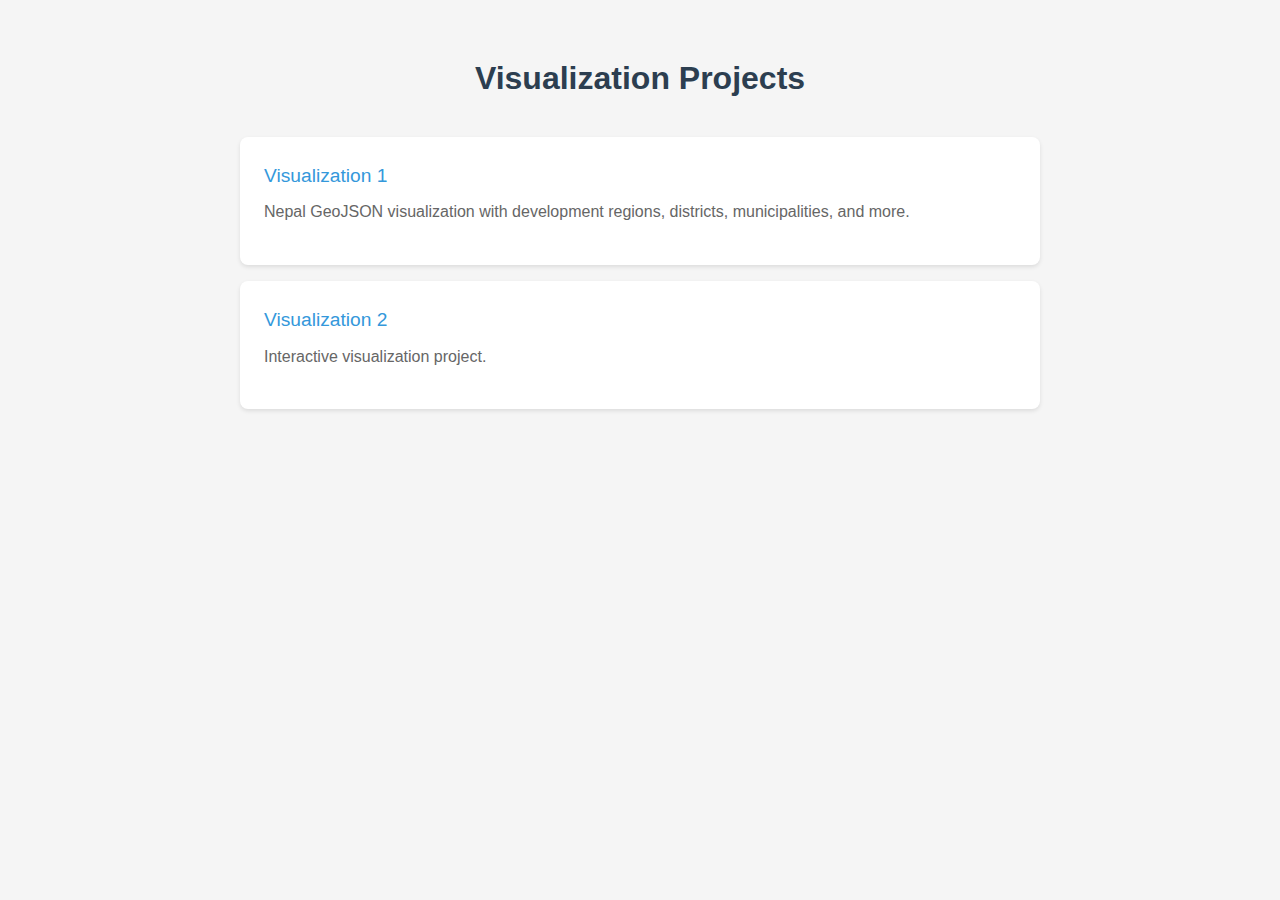
==== index.html @ 9ac5af0b "give a homepage" ====
<!DOCTYPE html>
<html lang="en">
<head>
    <meta charset="UTF-8">
    <meta name="viewport" content="width=device-width, initial-scale=1.0">
    <title>Visualization Projects</title>
    <style>
        body {
            font-family: -apple-system, BlinkMacSystemFont, 'Segoe UI', Roboto, Oxygen, Ubuntu, Cantarell, sans-serif;
            line-height: 1.6;
            max-width: 800px;
            margin: 0 auto;
            padding: 2rem;
            background-color: #f5f5f5;
        }
        h1 {
            color: #2c3e50;
            text-align: center;
            margin-bottom: 2rem;
        }
        .project-list {
            list-style: none;
            padding: 0;
        }
        .project-card {
            background: white;
            border-radius: 8px;
            padding: 1.5rem;
            margin-bottom: 1rem;
            box-shadow: 0 2px 4px rgba(0,0,0,0.1);
            transition: transform 0.2s ease-in-out;
        }
        .project-card:hover {
            transform: translateY(-2px);
            box-shadow: 0 4px 8px rgba(0,0,0,0.1);
        }
        .project-card a {
            color: #3498db;
            text-decoration: none;
            font-size: 1.2rem;
            font-weight: 500;
        }
        .project-card a:hover {
            color: #2980b9;
        }
        .project-description {
            color: #666;
            margin-top: 0.5rem;
        }
    </style>
</head>
<body>
    <h1>Visualization Projects</h1>
    <ul class="project-list">
        <li class="project-card">
            <a href="./viz1/">Visualization 1</a>
            <p class="project-description">Nepal GeoJSON visualization with development regions, districts, municipalities, and more.</p>
        </li>
        <li class="project-card">
            <a href="./viz2/">Visualization 2</a>
            <p class="project-description">Interactive visualization project.</p>
        </li>
    </ul>
</body>
</html>
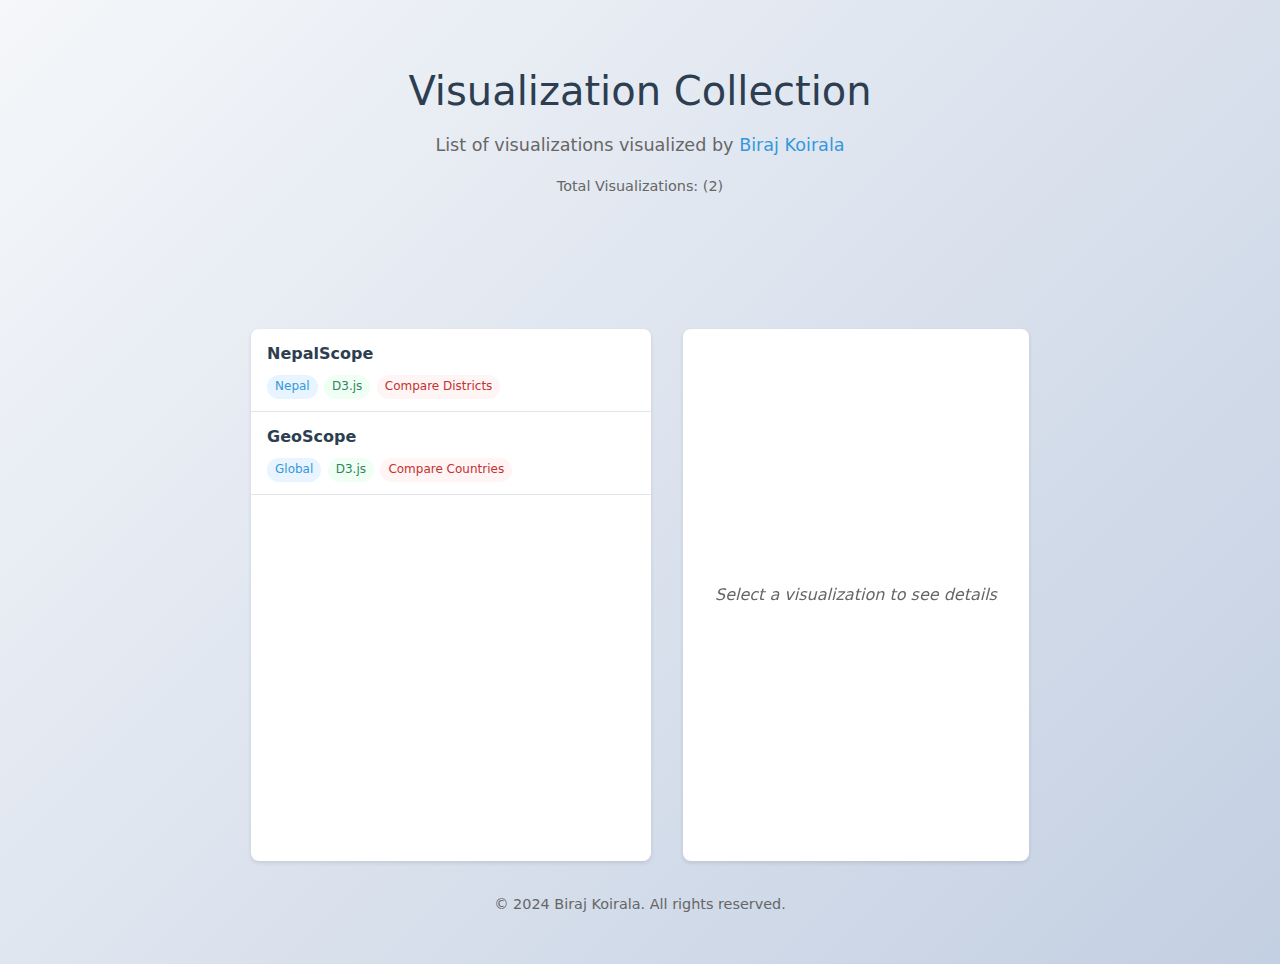
==== commit c7717866: "Add index" ====
--- a/index.html
+++ b/index.html
@@ -3,63 +3,306 @@
 <head>
     <meta charset="UTF-8">
     <meta name="viewport" content="width=device-width, initial-scale=1.0">
-    <title>Visualization Projects</title>
+    <title>Visualization Collection</title>
     <style>
+        :root {
+            --primary-color: #2c3e50;
+            --secondary-color: #3498db;
+            --background-gradient: linear-gradient(135deg, #f5f7fa 0%, #c3cfe2 100%);
+            --border-color: #e1e4e8;
+        }
+
         body {
-            font-family: -apple-system, BlinkMacSystemFont, 'Segoe UI', Roboto, Oxygen, Ubuntu, Cantarell, sans-serif;
+            font-family: 'Segoe UI', system-ui, -apple-system, sans-serif;
             line-height: 1.6;
-            max-width: 800px;
+            margin: 0;
+            padding: 2rem;
+            min-height: 100vh;
+            background: var(--background-gradient);
+            color: var(--primary-color);
+            display: flex;
+            flex-direction: column;
+        }
+
+        .container {
+            max-width: 1200px;
             margin: 0 auto;
-            padding: 2rem;
-            background-color: #f5f5f5;
-        }
-        h1 {
-            color: #2c3e50;
+            display: grid;
+            grid-template-columns: 400px 1fr;
+            gap: 2rem;
+            flex: 1;
+        }
+
+        .header {
+            grid-column: 1 / -1;
             text-align: center;
             margin-bottom: 2rem;
         }
-        .project-list {
+
+        h1 {
+            margin-bottom: 0.5rem;
+            font-weight: 300;
+            font-size: 2.5rem;
+            color: var(--primary-color);
+        }
+
+        .subtitle {
+            color: #666;
+            font-size: 1.1rem;
+            margin-bottom: 1rem;
+        }
+
+        .subtitle a {
+            color: var(--secondary-color);
+            text-decoration: none;
+        }
+
+        .subtitle a:hover {
+            text-decoration: underline;
+        }
+
+        .viz-count {
+            color: #666;
+            font-size: 0.9rem;
+        }
+
+        .viz-list {
             list-style: none;
             padding: 0;
-        }
-        .project-card {
+            margin: 0;
             background: white;
             border-radius: 8px;
-            padding: 1.5rem;
-            margin-bottom: 1rem;
-            box-shadow: 0 2px 4px rgba(0,0,0,0.1);
-            transition: transform 0.2s ease-in-out;
-        }
-        .project-card:hover {
-            transform: translateY(-2px);
-            box-shadow: 0 4px 8px rgba(0,0,0,0.1);
-        }
-        .project-card a {
-            color: #3498db;
+            box-shadow: 0 2px 4px rgba(0, 0, 0, 0.1);
+            max-height: calc(100vh - 150px);
+            overflow-y: auto;
+        }
+
+        .viz-item {
+            padding: 0.75rem 1rem;
+            border-bottom: 1px solid var(--border-color);
+            cursor: pointer;
+            transition: background-color 0.2s ease;
+        }
+
+        .viz-item:hover {
+            background-color: #f8f9fa;
+        }
+
+        .viz-item.active {
+            background-color: #e8f4ff;
+            border-left: 4px solid var(--secondary-color);
+        }
+
+        .viz-item-title {
+            font-size: 1rem;
+            margin: 0 0 0.5rem;
+            color: var(--primary-color);
+        }
+
+        .tags-container {
+            display: flex;
+            flex-wrap: wrap;
+            gap: 0.4rem;
+        }
+
+        .viz-badge {
+            display: inline-block;
+            padding: 0.15rem 0.5rem;
+            border-radius: 12px;
+            font-size: 0.75rem;
+            font-weight: 500;
+        }
+
+        .viz-badge.location {
+            background: #e8f4ff;
+            color: var(--secondary-color);
+        }
+
+        .viz-badge.tech {
+            background: #f0fff4;
+            color: #2f855a;
+        }
+
+        .viz-badge.feature {
+            background: #fff5f5;
+            color: #c53030;
+        }
+
+        .viz-details {
+            background: white;
+            border-radius: 8px;
+            box-shadow: 0 2px 4px rgba(0, 0, 0, 0.1);
+            padding: 2rem;
+            position: sticky;
+            top: 2rem;
+        }
+
+        .viz-details.empty {
+            display: flex;
+            align-items: center;
+            justify-content: center;
+            min-height: 400px;
+            color: #666;
+            font-style: italic;
+        }
+
+        .viz-preview {
+            margin-bottom: 1.5rem;
+            border-radius: 8px;
+            overflow: hidden;
+            box-shadow: 0 2px 4px rgba(0, 0, 0, 0.1);
+        }
+
+        .viz-preview img {
+            width: 100%;
+            height: auto;
+            display: block;
+        }
+
+        .viz-content h2 {
+            margin: 0 0 1rem;
+            color: var(--primary-color);
+            display: flex;
+            justify-content: space-between;
+            align-items: center;
+        }
+
+        .viz-content p {
+            color: #555;
+            margin-bottom: 1.5rem;
+            line-height: 1.6;
+        }
+
+        .viz-link {
+            display: inline-block;
+            background: var(--secondary-color);
+            color: white;
             text-decoration: none;
-            font-size: 1.2rem;
-            font-weight: 500;
-        }
-        .project-card a:hover {
-            color: #2980b9;
-        }
-        .project-description {
+            padding: 0.8rem 1.5rem;
+            border-radius: 6px;
+            transition: background-color 0.2s ease;
+        }
+
+        .viz-link:hover {
+            background-color: #2980b9;
+        }
+
+        .footer {
+            text-align: center;
+            padding: 2rem 0 1rem;
             color: #666;
-            margin-top: 0.5rem;
+            font-size: 0.9rem;
+        }
+
+        @media (max-width: 768px) {
+            .container {
+                grid-template-columns: 1fr;
+                padding: 1rem;
+            }
+
+            .viz-details {
+                margin-top: 2rem;
+                position: static;
+            }
         }
     </style>
 </head>
 <body>
-    <h1>Visualization Projects</h1>
-    <ul class="project-list">
-        <li class="project-card">
-            <a href="./viz1/">Visualization 1</a>
-            <p class="project-description">Nepal GeoJSON visualization with development regions, districts, municipalities, and more.</p>
-        </li>
-        <li class="project-card">
-            <a href="./viz2/">Visualization 2</a>
-            <p class="project-description">Interactive visualization project.</p>
-        </li>
-    </ul>
+    <div class="container">
+        <div class="header">
+            <h1>Visualization Collection</h1>
+            <div class="subtitle">List of visualizations visualized by <a href="https://birajkoirala.com.np" target="_blank">Biraj Koirala</a></div>
+            <div class="viz-count">Total Visualizations: (2)</div>
+        </div>
+        
+        <ul class="viz-list">
+            <li class="viz-item" onclick="showVizDetails('viz1')">
+                <h3 class="viz-item-title">NepalScope</h3>
+                <div class="tags-container">
+                    <span class="viz-badge location">Nepal</span>
+                    <span class="viz-badge tech">D3.js</span>
+                    <span class="viz-badge feature">Compare Districts</span>
+                </div>
+            </li>
+            <li class="viz-item" onclick="showVizDetails('viz2')">
+                <h3 class="viz-item-title">GeoScope</h3>
+                <div class="tags-container">
+                    <span class="viz-badge location">Global</span>
+                    <span class="viz-badge tech">D3.js</span>
+                    <span class="viz-badge feature">Compare Countries</span>
+                </div>
+            </li>
+        </ul>
+
+        <div id="viz-details" class="viz-details empty">
+            Select a visualization to see details
+        </div>
+    </div>
+
+    <footer class="footer">
+        © 2024 Biraj Koirala. All rights reserved.
+    </footer>
+
+    <script>
+        const vizData = {
+            viz1: {
+                title: "NepalScope",
+                tags: {
+                    location: "Nepal",
+                    tech: "D3.js",
+                    feature: "Compare Districts"
+                },
+                image: "./viz1/preview.png",
+                summary: "NepalScope is a comprehensive visualization tool for exploring Nepal's administrative divisions. It provides an intuitive interface for comparing different administrative levels, from development regions down to individual wards. Essential for researchers, policy makers, and anyone interested in Nepal's administrative geography.",
+                link: "./viz1/index.html"
+            },
+            viz2: {
+                title: "GeoScope",
+                tags: {
+                    location: "Global",
+                    tech: "D3.js",
+                    feature: "Compare Countries"
+                },
+                image: "./viz2/preview.png",
+                summary: "GeoScope is an interactive geographical visualization tool that brings country size comparisons to life. It allows users to select any country and instantly see how it measures up against others, making abstract area measurements tangible through direct visual comparisons. Perfect for educators, students, or anyone curious about global geography.",
+                link: "./viz2/index.html"
+            }
+        };
+
+        function showVizDetails(vizId) {
+            // Update active state in list
+            document.querySelectorAll('.viz-item').forEach(item => {
+                item.classList.remove('active');
+            });
+            event.currentTarget.classList.add('active');
+
+            // Get viz data
+            const viz = vizData[vizId];
+            
+            // Generate details HTML
+            const detailsHtml = `
+                <div class="viz-preview">
+                    <img src="${viz.image}" alt="${viz.title} preview" onerror="this.src='https://via.placeholder.com/800x400?text=Preview+Coming+Soon'">
+                </div>
+                <div class="viz-content">
+                    <h2>
+                        ${viz.title}
+                        <div class="tags-container">
+                            <span class="viz-badge location">${viz.tags.location}</span>
+                            <span class="viz-badge tech">${viz.tags.tech}</span>
+                            <span class="viz-badge feature">${viz.tags.feature}</span>
+                        </div>
+                    </h2>
+                    <p>${viz.summary}</p>
+                    <a href="${viz.link}" class="viz-link">Open Visualization</a>
+                </div>
+            `;
+
+            // Update details container
+            const detailsContainer = document.getElementById('viz-details');
+            detailsContainer.classList.remove('empty');
+            detailsContainer.innerHTML = detailsHtml;
+        }
+    </script>
 </body>
-</html>
+</html>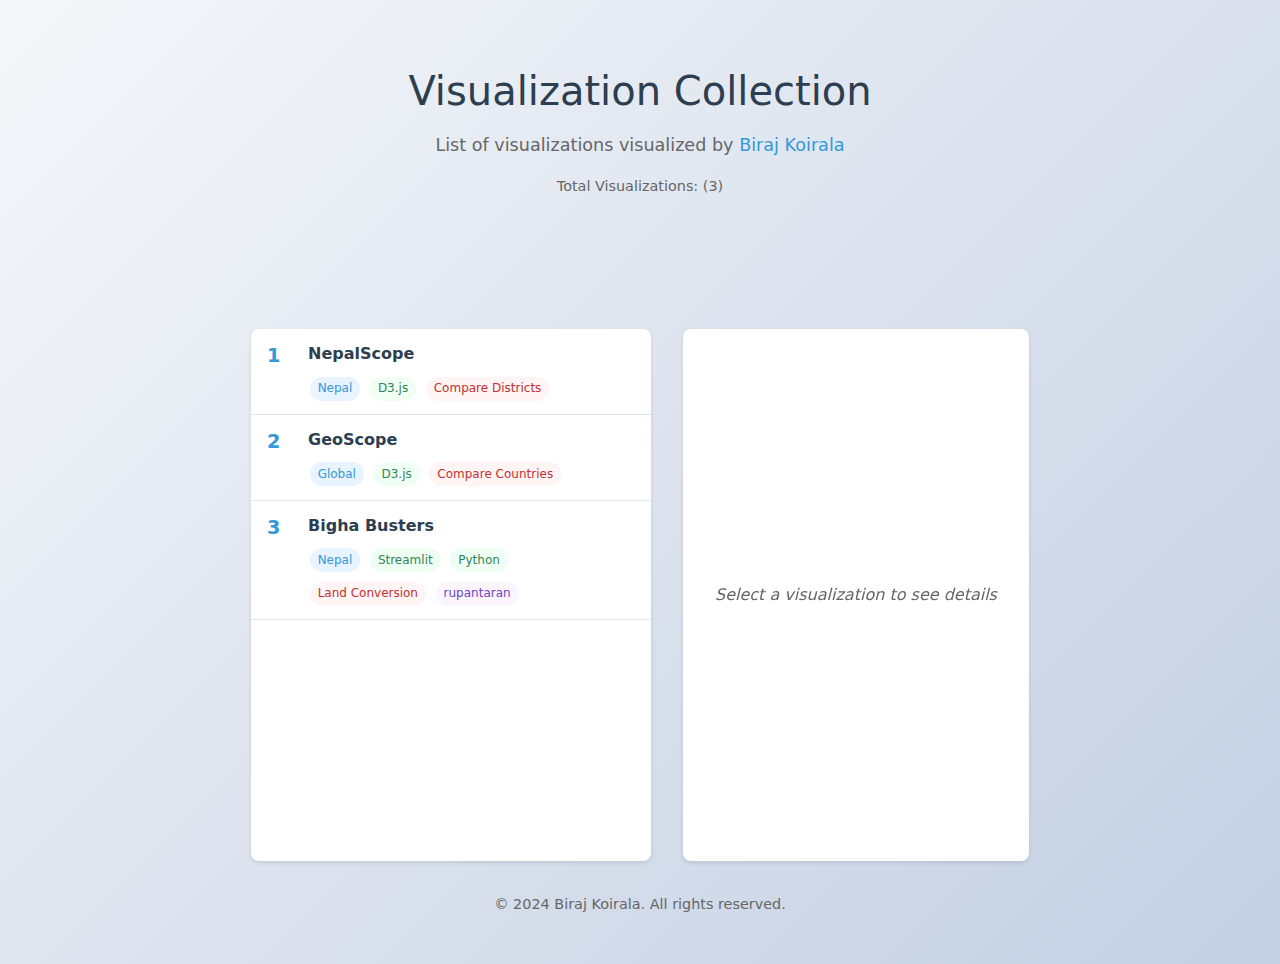
==== commit 9bce151d: "Fix: Add screenshots, missing elements, responsiveness" ====
--- a/index.html
+++ b/index.html
@@ -4,6 +4,7 @@
     <meta charset="UTF-8">
     <meta name="viewport" content="width=device-width, initial-scale=1.0">
     <title>Visualization Collection</title>
+    <link rel="icon" type="image/png" href="favico.png">
     <style>
         :root {
             --primary-color: #2c3e50;
@@ -82,6 +83,8 @@
             border-bottom: 1px solid var(--border-color);
             cursor: pointer;
             transition: background-color 0.2s ease;
+            display: flex;
+            align-items: flex-start;
         }
 
         .viz-item:hover {
@@ -91,6 +94,18 @@
         .viz-item.active {
             background-color: #e8f4ff;
             border-left: 4px solid var(--secondary-color);
+        }
+
+        .viz-number {
+            font-size: 1.2rem;
+            font-weight: bold;
+            color: var(--secondary-color);
+            margin-right: 1rem;
+            min-width: 25px;
+        }
+
+        .viz-item-content {
+            flex: 1;
         }
 
         .viz-item-title {
@@ -111,6 +126,7 @@
             border-radius: 12px;
             font-size: 0.75rem;
             font-weight: 500;
+            margin: 0.1rem;
         }
 
         .viz-badge.location {
@@ -126,6 +142,16 @@
         .viz-badge.feature {
             background: #fff5f5;
             color: #c53030;
+        }
+
+        .viz-badge.package {
+            background: #faf5ff;
+            color: #6b46c1;
+        }
+
+        .viz-badge.docs {
+            background: #fffaf0;
+            color: #dd6b20;
         }
 
         .viz-details {
@@ -198,11 +224,97 @@
             .container {
                 grid-template-columns: 1fr;
                 padding: 1rem;
+                gap: 1rem;
             }
 
             .viz-details {
-                margin-top: 2rem;
+                margin-top: 1rem;
                 position: static;
+                padding: 1.5rem;
+            }
+
+            body {
+                padding: 1rem;
+            }
+
+            h1 {
+                font-size: 2rem;
+            }
+
+            .viz-list {
+                max-height: none;
+                margin-bottom: 1rem;
+            }
+        }
+
+        @media (max-width: 480px) {
+            body {
+                padding: 0.5rem;
+            }
+
+            .container {
+                padding: 0.5rem;
+                gap: 0.75rem;
+            }
+
+            h1 {
+                font-size: 1.75rem;
+            }
+
+            .subtitle {
+                font-size: 1rem;
+            }
+
+            .viz-item {
+                padding: 0.5rem;
+            }
+
+            .viz-details {
+                padding: 1rem;
+            }
+
+            .viz-content h2 {
+                flex-direction: column;
+                align-items: flex-start;
+                gap: 0.5rem;
+            }
+
+            .tags-container {
+                gap: 0.25rem;
+            }
+
+            .viz-badge {
+                font-size: 0.7rem;
+                padding: 0.1rem 0.4rem;
+            }
+
+            .viz-link {
+                width: 100%;
+                text-align: center;
+                padding: 0.6rem 1rem;
+            }
+        }
+
+        @media (min-width: 769px) and (max-width: 1024px) {
+            .container {
+                grid-template-columns: 300px 1fr;
+                gap: 1.5rem;
+            }
+
+            .viz-details {
+                padding: 1.5rem;
+            }
+        }
+
+        @media (min-width: 1025px) {
+            .container {
+                max-width: 1400px;
+            }
+        }
+
+        @media (hover: none) {
+            .viz-item:hover {
+                background-color: inherit;
             }
         }
     </style>
@@ -212,24 +324,43 @@
         <div class="header">
             <h1>Visualization Collection</h1>
             <div class="subtitle">List of visualizations visualized by <a href="https://birajkoirala.com.np" target="_blank">Biraj Koirala</a></div>
-            <div class="viz-count">Total Visualizations: (2)</div>
+            <div class="viz-count">Total Visualizations: (3)</div>
         </div>
         
         <ul class="viz-list">
             <li class="viz-item" onclick="showVizDetails('viz1')">
-                <h3 class="viz-item-title">NepalScope</h3>
-                <div class="tags-container">
-                    <span class="viz-badge location">Nepal</span>
-                    <span class="viz-badge tech">D3.js</span>
-                    <span class="viz-badge feature">Compare Districts</span>
+                <div class="viz-number">1</div>
+                <div class="viz-item-content">
+                    <h3 class="viz-item-title">NepalScope</h3>
+                    <div class="tags-container">
+                        <span class="viz-badge location">Nepal</span>
+                        <span class="viz-badge tech">D3.js</span>
+                        <span class="viz-badge feature">Compare Districts</span>
+                    </div>
                 </div>
             </li>
             <li class="viz-item" onclick="showVizDetails('viz2')">
-                <h3 class="viz-item-title">GeoScope</h3>
-                <div class="tags-container">
-                    <span class="viz-badge location">Global</span>
-                    <span class="viz-badge tech">D3.js</span>
-                    <span class="viz-badge feature">Compare Countries</span>
+                <div class="viz-number">2</div>
+                <div class="viz-item-content">
+                    <h3 class="viz-item-title">GeoScope</h3>
+                    <div class="tags-container">
+                        <span class="viz-badge location">Global</span>
+                        <span class="viz-badge tech">D3.js</span>
+                        <span class="viz-badge feature">Compare Countries</span>
+                    </div>
+                </div>
+            </li>
+            <li class="viz-item" onclick="showVizDetails('viz3')">
+                <div class="viz-number">3</div>
+                <div class="viz-item-content">
+                    <h3 class="viz-item-title">Bigha Busters</h3>
+                    <div class="tags-container">
+                        <span class="viz-badge location">Nepal</span>
+                        <span class="viz-badge tech">Streamlit</span>
+                        <span class="viz-badge tech">Python</span>
+                        <span class="viz-badge feature">Land Conversion</span>
+                        <span class="viz-badge package">rupantaran</span>
+                    </div>
                 </div>
             </li>
         </ul>
@@ -248,24 +379,36 @@
             viz1: {
                 title: "NepalScope",
                 tags: {
-                    location: "Nepal",
-                    tech: "D3.js",
-                    feature: "Compare Districts"
+                    location: ["Nepal"],
+                    tech: ["D3.js"],
+                    feature: ["Compare Districts"]
                 },
-                image: "./viz1/preview.png",
+                image: "./viz1/preview.jpg",
                 summary: "NepalScope is a comprehensive visualization tool for exploring Nepal's administrative divisions. It provides an intuitive interface for comparing different administrative levels, from development regions down to individual wards. Essential for researchers, policy makers, and anyone interested in Nepal's administrative geography.",
                 link: "./viz1/index.html"
             },
             viz2: {
                 title: "GeoScope",
                 tags: {
-                    location: "Global",
-                    tech: "D3.js",
-                    feature: "Compare Countries"
+                    location: ["Global"],
+                    tech: ["D3.js"],
+                    feature: ["Compare Countries"]
                 },
-                image: "./viz2/preview.png",
+                image: "./viz2/preview.jpg",
                 summary: "GeoScope is an interactive geographical visualization tool that brings country size comparisons to life. It allows users to select any country and instantly see how it measures up against others, making abstract area measurements tangible through direct visual comparisons. Perfect for educators, students, or anyone curious about global geography.",
                 link: "./viz2/index.html"
+            },
+            viz3: {
+                title: "Bigha Busters",
+                tags: {
+                    location: ["Nepal"],
+                    tech: ["Streamlit", "Python"],
+                    feature: ["Land Conversion"],
+                    package: ["rupantaran"]
+                },
+                image: "./static/screenshots/bigha-busters.jpg",
+                summary: "Bigha Busters is a quirky tool that converts Nepali land units into relatable real-world references. Ever wondered how many basketball courts could fit in your plot? Or if your backyard is larger than the Great Pyramid's base? This fun tool gives you intuitive comparisons, making land measurements more engaging and understandable. Built using <a href='https://github.com/biraj094/rupantaran' target='_blank'>rupantaran</a>, an open-source Python package for Nepali measurement conversions (<a href='https://rupantaran.readthedocs.io/en/latest/' target='_blank'>documentation</a>).",
+                link: "https://bigha-busters.streamlit.app/"
             }
         };
 
@@ -288,13 +431,13 @@
                     <h2>
                         ${viz.title}
                         <div class="tags-container">
-                            <span class="viz-badge location">${viz.tags.location}</span>
-                            <span class="viz-badge tech">${viz.tags.tech}</span>
-                            <span class="viz-badge feature">${viz.tags.feature}</span>
+                            ${Object.entries(viz.tags).map(([type, values]) => 
+                                values.map(value => `<span class="viz-badge ${type}">${value}</span>`).join('')
+                            ).join('')}
                         </div>
                     </h2>
                     <p>${viz.summary}</p>
-                    <a href="${viz.link}" class="viz-link">Open Visualization</a>
+                    <a href="${viz.link}" class="viz-link" target="_blank">Open Visualization</a>
                 </div>
             `;
 
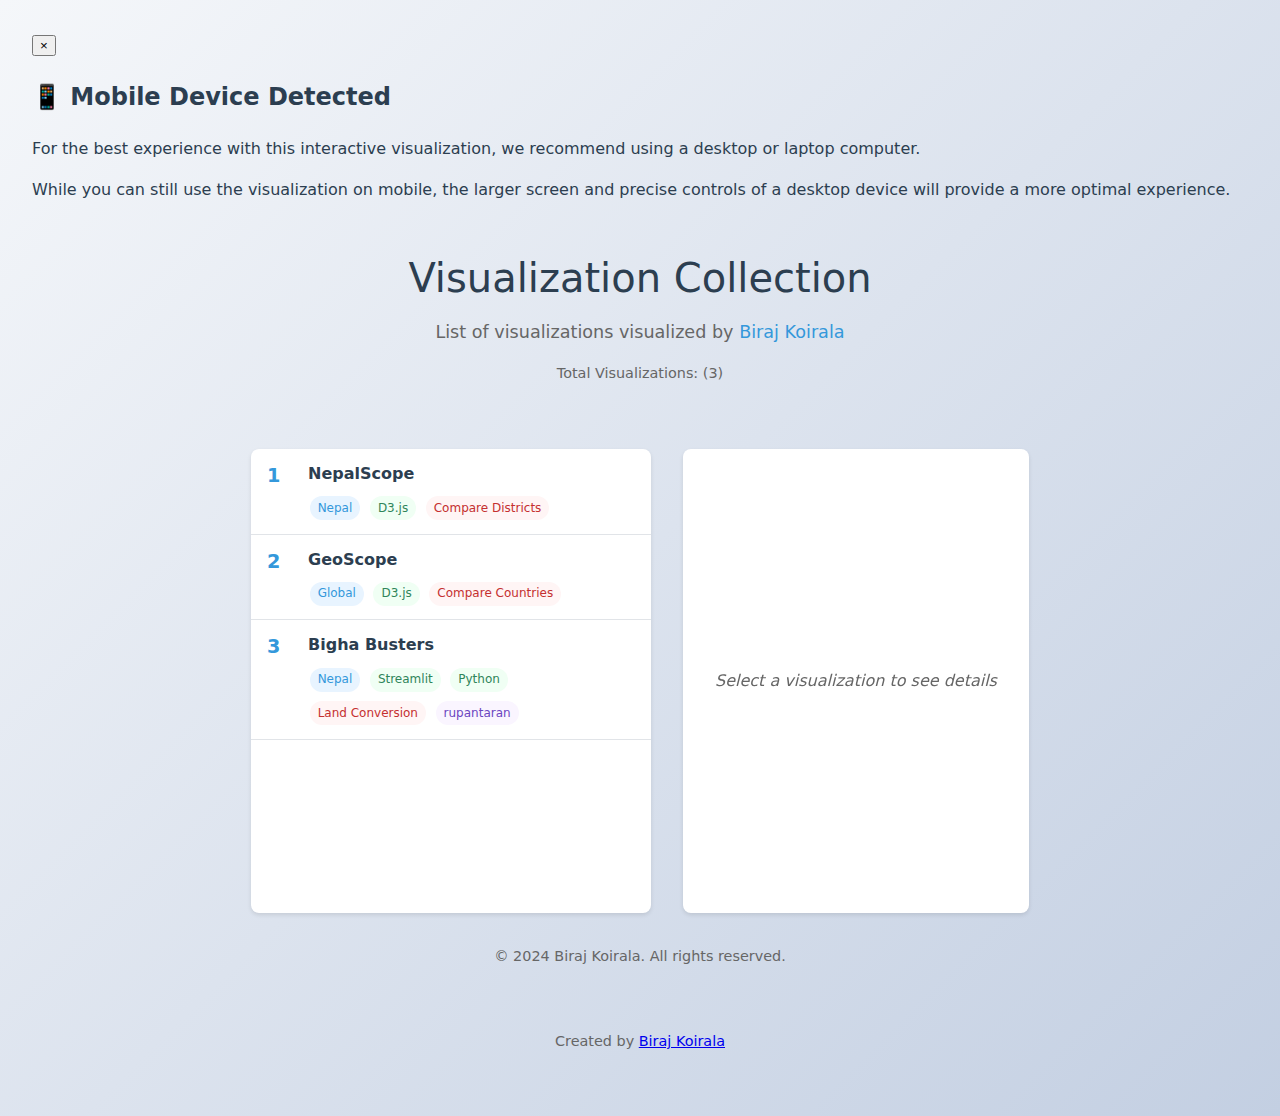
==== commit 407f7bf5: "Fix:Suggest desktop use for mobile user" ====
--- a/index.html
+++ b/index.html
@@ -320,6 +320,18 @@
     </style>
 </head>
 <body>
+    <!-- Mobile Notice Modal -->
+    <div id="mobileNoticeModal" class="modal" role="dialog" aria-labelledby="mobileNoticeTitle">
+        <div class="modal-content">
+            <button class="close-button" aria-label="Close">&times;</button>
+            <h2 id="mobileNoticeTitle">📱 Mobile Device Detected</h2>
+            <div class="mobile-notice">
+                <p>For the best experience with this interactive visualization, we recommend using a desktop or laptop computer.</p>
+                <p>While you can still use the visualization on mobile, the larger screen and precise controls of a desktop device will provide a more optimal experience.</p>
+            </div>
+        </div>
+    </div>
+
     <div class="container">
         <div class="header">
             <h1>Visualization Collection</h1>
@@ -374,6 +386,10 @@
         © 2024 Biraj Koirala. All rights reserved.
     </footer>
 
+    <div class="footer">
+        <p>Created by <a href="https://birajkoirala.com.np/" target="_blank" rel="noopener noreferrer">Biraj Koirala</a></p>
+    </div>
+    <script src="mobile-detect.js"></script>
     <script>
         const vizData = {
             viz1: {
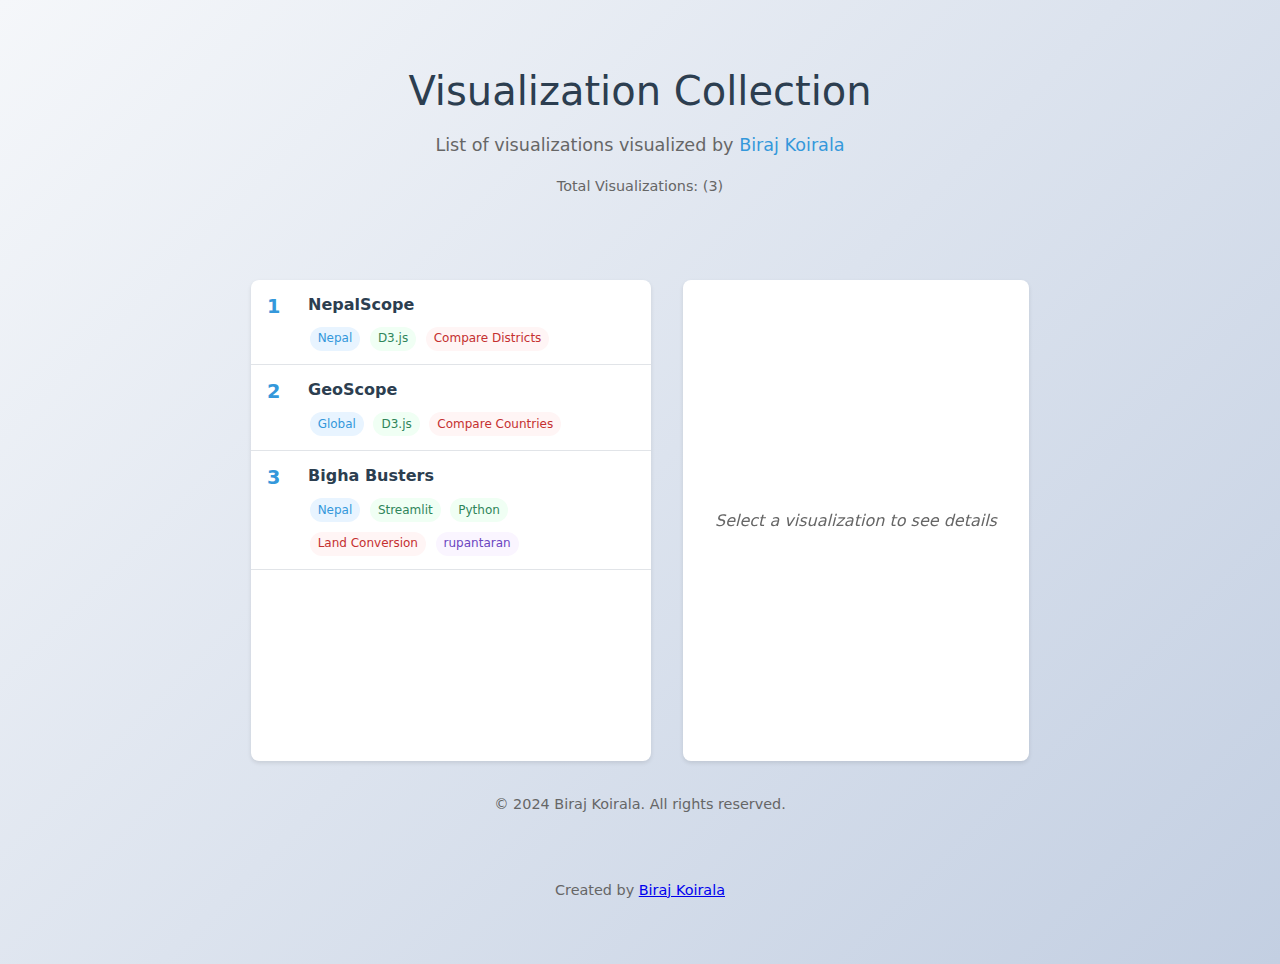
==== commit 1ce94073: "Fix:Responsive and layout" ====
--- a/index.html
+++ b/index.html
@@ -320,18 +320,6 @@
     </style>
 </head>
 <body>
-    <!-- Mobile Notice Modal -->
-    <div id="mobileNoticeModal" class="modal" role="dialog" aria-labelledby="mobileNoticeTitle">
-        <div class="modal-content">
-            <button class="close-button" aria-label="Close">&times;</button>
-            <h2 id="mobileNoticeTitle">📱 Mobile Device Detected</h2>
-            <div class="mobile-notice">
-                <p>For the best experience with this interactive visualization, we recommend using a desktop or laptop computer.</p>
-                <p>While you can still use the visualization on mobile, the larger screen and precise controls of a desktop device will provide a more optimal experience.</p>
-            </div>
-        </div>
-    </div>
-
     <div class="container">
         <div class="header">
             <h1>Visualization Collection</h1>
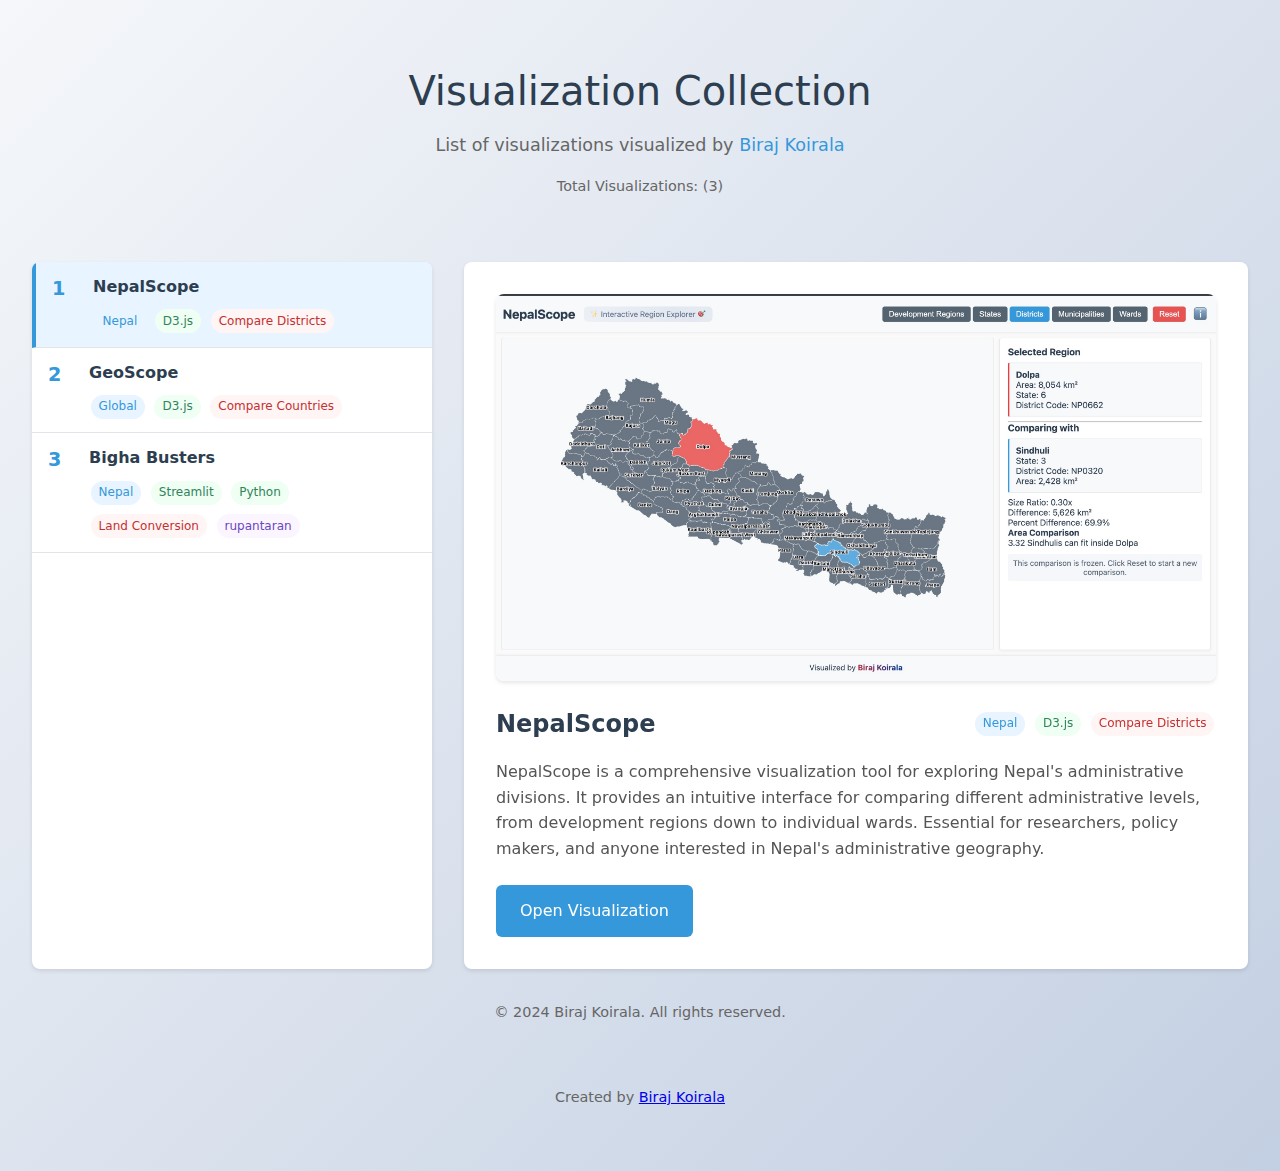
==== commit 5ff60320: "Fix: Preload single summary" ====
--- a/index.html
+++ b/index.html
@@ -328,7 +328,7 @@
         </div>
         
         <ul class="viz-list">
-            <li class="viz-item" onclick="showVizDetails('viz1')">
+            <li class="viz-item active" onclick="showVizDetails('viz1')">
                 <div class="viz-number">1</div>
                 <div class="viz-item-content">
                     <h3 class="viz-item-title">NepalScope</h3>
@@ -416,12 +416,16 @@
             }
         };
 
+        document.addEventListener('DOMContentLoaded', function() {
+            showVizDetails('viz1');
+        });
+
         function showVizDetails(vizId) {
             // Update active state in list
             document.querySelectorAll('.viz-item').forEach(item => {
                 item.classList.remove('active');
             });
-            event.currentTarget.classList.add('active');
+            document.querySelector(`.viz-item[onclick*="${vizId}"]`).classList.add('active');
 
             // Get viz data
             const viz = vizData[vizId];
